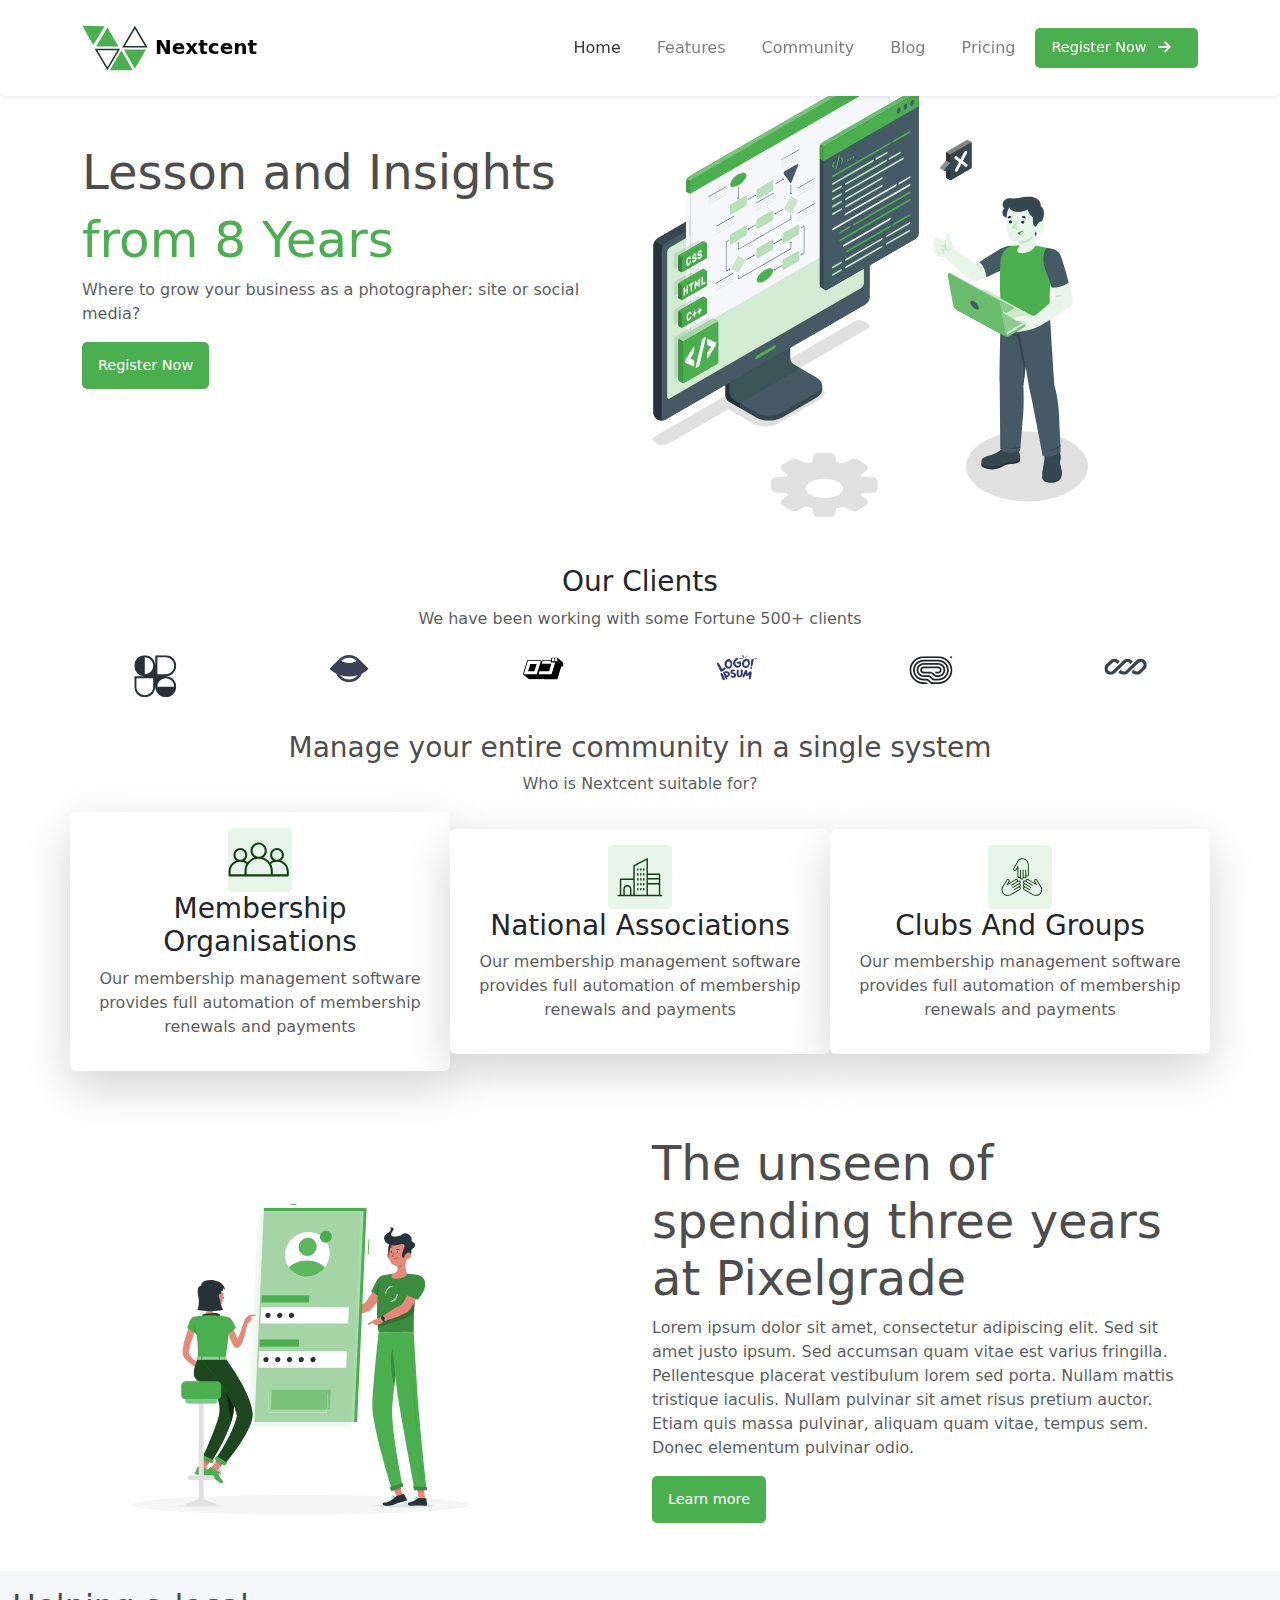
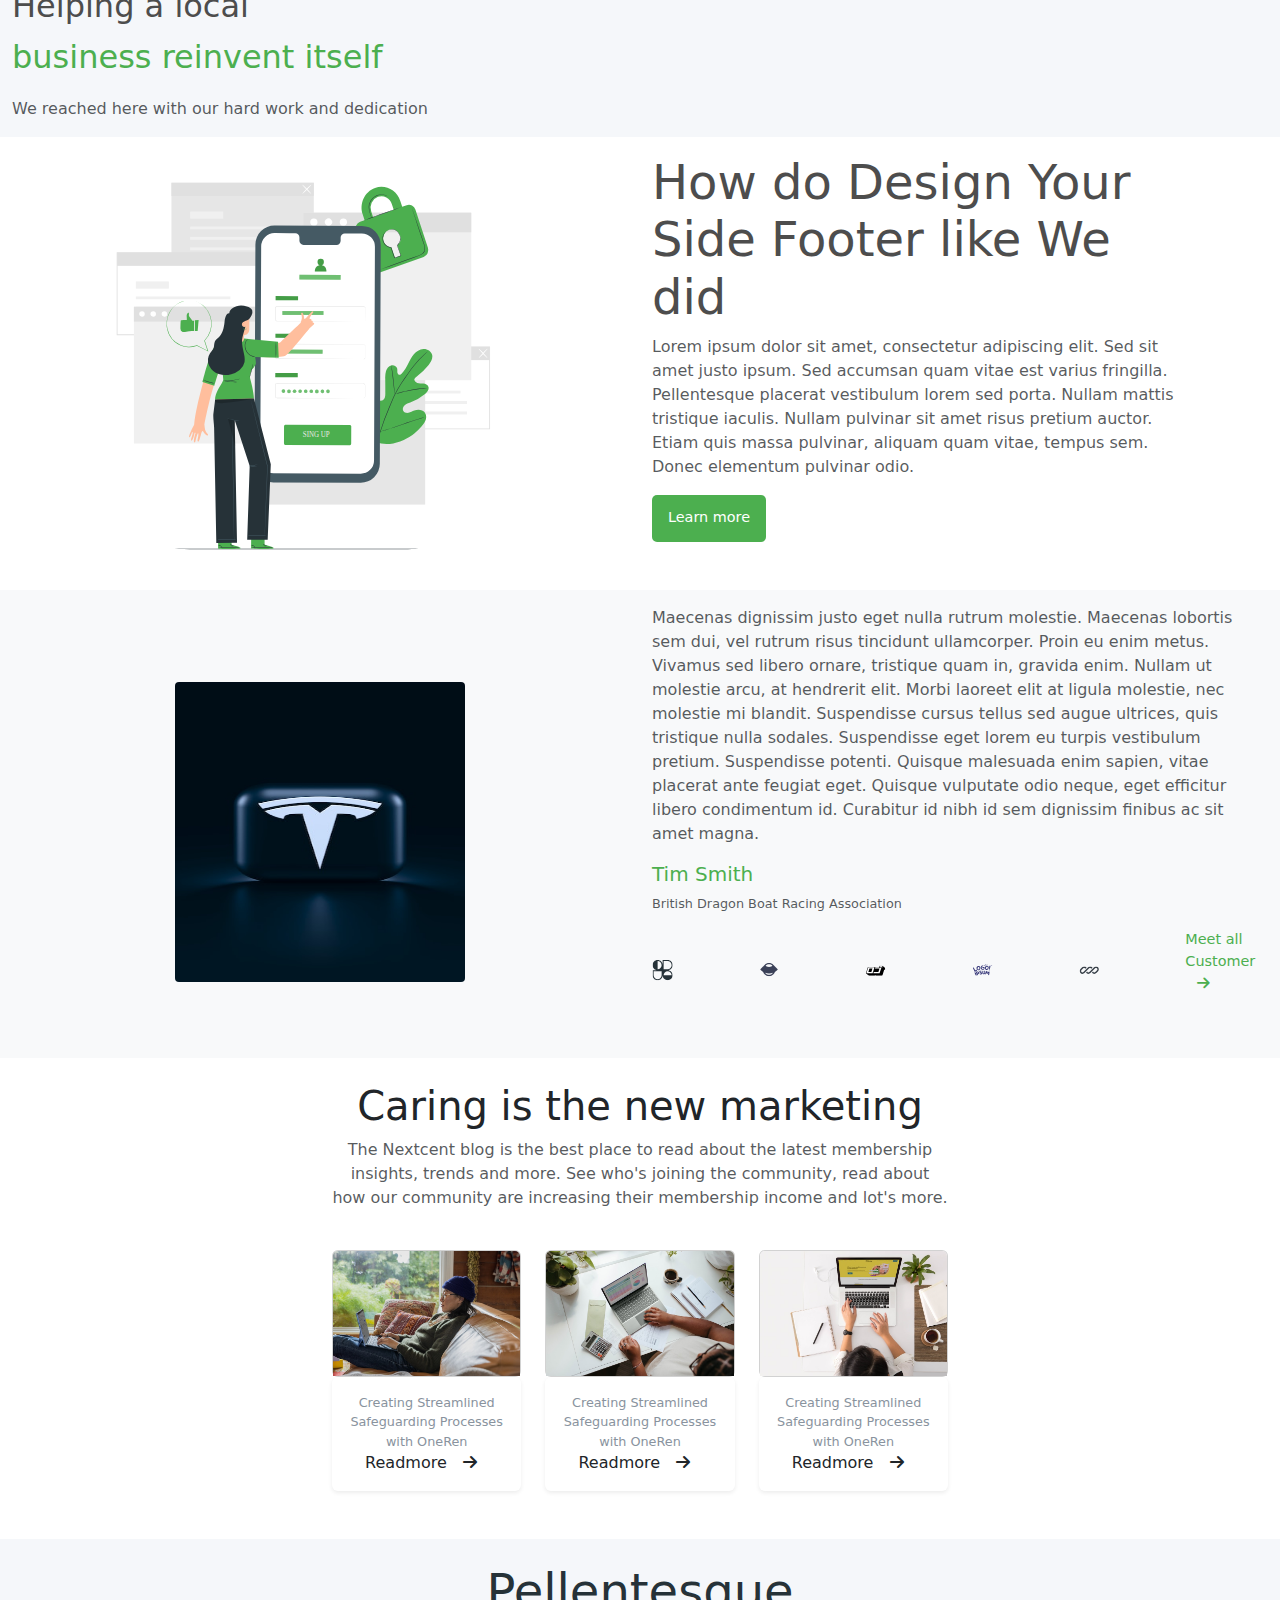
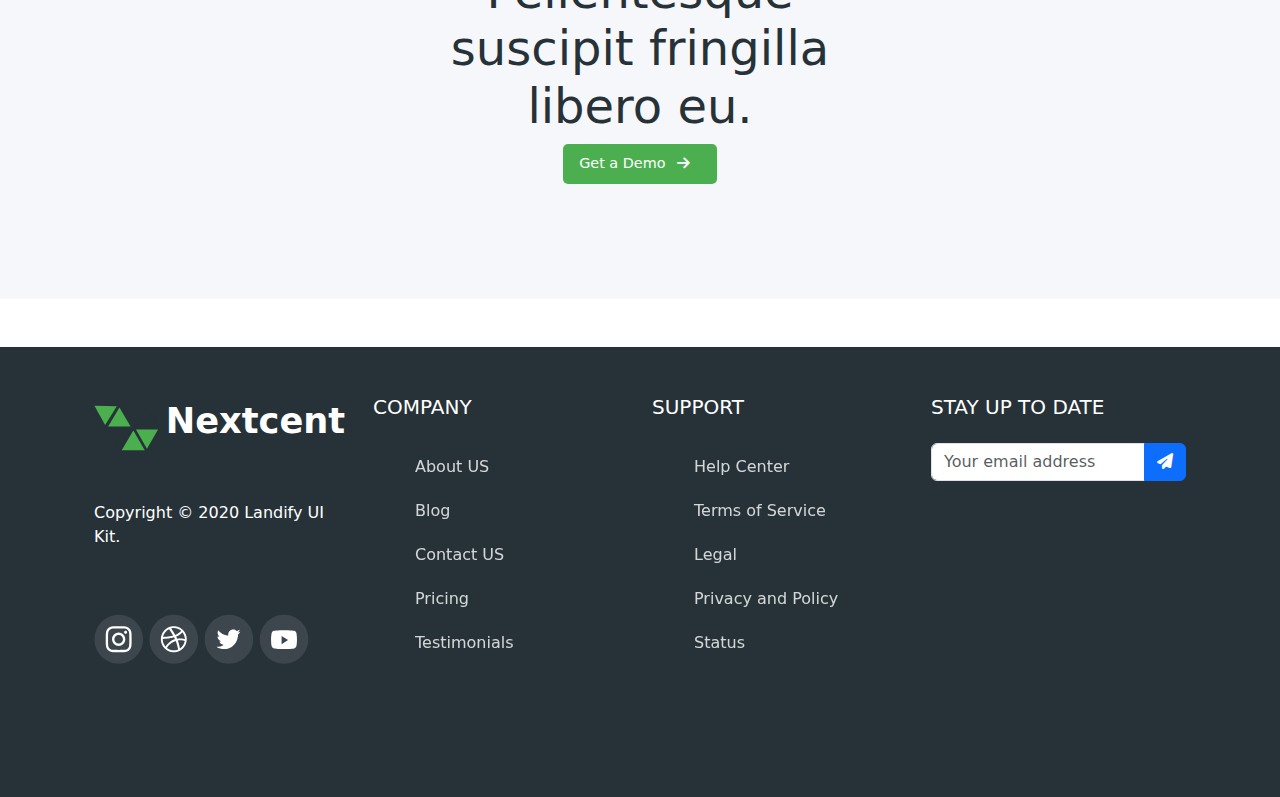
==== index.html @ 7d212da9 "first commit" ====
<!DOCTYPE html>
<html lang="en">
  <head>
    <meta charset="UTF-8" />
    <meta name="viewport" content="width=device-width, initial-scale=1.0" />
    <title>ProJect 1</title>
    <link rel="preconnect" href="https://fonts.googleapis.com" />
    <link rel="preconnect" href="https://fonts.gstatic.com" crossorigin />
    <link
      href="https://fonts.googleapis.com/css2?family=Poppins:wght@300;500&display=swap"
      rel="stylesheet"
    />
    <link rel="stylesheet" href="style.css" />
    <!-- Link font cdn -->
    <link
      rel="stylesheet"
      href="https://cdnjs.cloudflare.com/ajax/libs/font-awesome/6.4.0/css/all.min.css"
    />
    <link href="https://cdn.jsdelivr.net/npm/bootstrap@5.0.2/dist/css/bootstrap.min.css" rel="stylesheet">
  </head>
  <body>
    <!-- navigation bar -->
    
    <nav
      class="navbar fixed-top navbar-expand-lg navbar-light bg-white shadow-sm p-3 mb-5 bg-body rounded"
    >
      <div class="container">
        <a class="navbar-brand" href="#">
          <img src="Logo/Icon.svg" alt="logo" height="50px" />
          <span class="Name-logo">Nextcent</span>
        </a>
        <button
          class="navbar-toggler"
          type="button"
          data-bs-toggle="collapse"
          data-bs-target="#navbarNavDropdown"
          aria-controls="navbarNavDropdown"
          aria-expanded="false"
          aria-label="Toggle navigation"
        >
          <span class="navbar-toggler-icon"></span>
        </button>
        <div class="collapse navbar-collapse" id="navbarNavDropdown">
          <ul class="navbar-nav ms-auto mb-2 mb-lg-0">
            <li class="nav-item">
              <a class="nav-link active" aria-current="page" href="#">Home</a>
            </li>
            <li class="nav-item">
              <a class="nav-link" href="#">Features</a>
            </li>
            <li class="nav-item">
              <a class="nav-link" href="#">Community</a>
            </li>
            <li class="nav-item">
              <a class="nav-link" href="#">Blog</a>
            </li>
            <li class="nav-item">
              <a class="nav-link" href="#">Pricing</a>
            </li>
          </ul>
          <button class="btn_register">
            Register Now<i class="fa-solid fa-arrow-right" id="icons_right"></i>
          </button>
        </div>
      </div>
    </nav>
    <!-- end of navigation -->

    <!-- section hero  -->
    <section class="hero mt-5">
      <div class="container pt-3">
        <div class="row align-items-center justify-content-center">
          <div class="col-md-6 pb-5">
            <h2 class="title-hero">Lesson and Insights</h2>
            <h2 class="title-second">from 8 Years</h2>
            <p class="text-muted">
              Where to grow your business as a photographer: site or social
              media?
            </p>
            <button class="btn_registers">Register Now</button>
          </div>
          <div class="col-md-6">
            <img
              src="Image/Illustration.svg"
              alt="landing image"
              class="img-hero"
            />
          </div>
        </div>
      </div>
    </section>
    <!--  end of section hero  -->

    <!-- section company -->
    <section class="company mt-5">
      <h3 class="text-center">Our Clients</h3>
      <p class="text-muted text-center">
        We have been working with some Fortune 500+ clients
      </p>
      <div class="container text-center mt-4">
        <div class="row g-5">
          <div class="col-md-2">
            <img
              src="Logo/Logo01.svg"
              alt="logo-company"
              class="img-fluid"
              width="30%"
            />
          </div>
          <div class="col-md-2">
            <img
              src="Logo/Logo02.svg"
              alt="logo-company"
              class="img-fluid"
              width="30%"
            />
          </div>
          <div class="col-md-2">
            <img
              src="Logo/Logo03.svg"
              alt="logo-company"
              class="img-fluid"
              width="30%"
            />
          </div>
          <div class="col-md-2">
            <img
              src="Logo/Logo04.svg"
              alt="logo-company"
              class="img-fluid"
              width="30%"
            />
          </div>
          <div class="col-md-2">
            <img
              src="Logo/Logo05.svg"
              alt="logo-company"
              class="img-fluid"
              width="30%"
            />
          </div>
          <div class="col-md-2">
            <img
              src="Logo/Logo06.svg"
              alt="logo-company"
              class="img-fluid"
              width="30%"
            />
          </div>
        </div>
      </div>
    </section>
    <!-- end section company -->

    <!-- Section Pricing-->
    <section class="pricing">
      <h3 class="text-pricing pt-5 text-center">
        Manage your entire community in a single system
      </h3>
      <p class="text-muted text-center pt-3">Who is Nextcent suitable for?</p>
      <div class="container text-center g-5">
        <div class="row g-5 align-items-center justify-content-center bg-white">
          <div class="col-md-4 shadow-lg p-3 mb-5 bg-body rounded">
            <img
              src="Logo/IconMembership.svg"
              alt="icons-pricing"
              class="icon"
            />
            <h3>Membership Organisations</h3>
            <p class="text-muted">
              Our membership management software provides full automation of
              membership renewals and payments
            </p>
          </div>
          <div class="col-md-4 shadow-lg p-3 mb-5 bg-body rounded">
            <img src="Logo/IconNational.svg" alt="icons-pricing" class="icon" />
            <h3>National Associations</h3>
            <p class="text-muted">
              Our membership management software provides full automation of
              membership renewals and payments
            </p>
          </div>
          <div class="col-md-4 shadow-lg p-3 mb-5 bg-body rounded">
            <img
              src="Logo/IconClubgroup.svg"
              alt="icons-pricing"
              class="icon"
            />
            <h3>Clubs And Groups</h3>
            <p class="text-muted">
              Our membership management software provides full automation of
              membership renewals and payments
            </p>
          </div>
        </div>
      </div>
    </section>
    <!-- end of Section Pricing -->

    <!-- section spanding  -->
    <section class="hero">
      <div class="container pt-3">
        <div class="row align-items-center justify-content-center">
          <div class="col-md-6">
            <img
              src="Image/Frame 35.svg"
              alt="landing image"
              class="img-hero"
            />
          </div>
          <div class="col-md-6 pb-5">
            <h2 class="topic">
              The unseen of spending three years at Pixelgrade
            </h2>
            <p class="text-muted">
              Lorem ipsum dolor sit amet, consectetur adipiscing elit. Sed sit
              amet justo ipsum. Sed accumsan quam vitae est varius fringilla.
              Pellentesque placerat vestibulum lorem sed porta. Nullam mattis
              tristique iaculis. Nullam pulvinar sit amet risus pretium auctor.
              Etiam quis massa pulvinar, aliquam quam vitae, tempus sem. Donec
              elementum pulvinar odio.
            </p>
            <button class="btn_registers">Learn more</button>
          </div>
        </div>
      </div>
    </section>
    <!-- end of section spanding  -->

    <!-- section help -->

    <section class="section-help">
      <div class="container-fluid card-help pt-3">
        <div class="row align-items-center justify-content-center">
          <div class="col-md-6">
            <h2 class="text1-help">Helping a local</h2>
            <p class="text2-help">business reinvent itself</p>
            <p class="text-muted">
              We reached here with our hard work and dedication
            </p>
          </div>
          <div class="col-md-6"></div>
        </div>
      </div>
    </section>
    <!-- end of section help -->

    <!--  -->
    <section class="hero">
      <div class="container pt-3">
        <div class="row align-items-center justify-content-center">
          <div class="col-md-6">
            <img
              src="ICon/Mobile login-pana.svg"
              alt="landing image"
              class="img-hero"
            />
          </div>
          <div class="col-md-6 pb-5">
            <h2 class="topic">How do Design Your Side Footer like We did</h2>
            <p class="text-muted">
              Lorem ipsum dolor sit amet, consectetur adipiscing elit. Sed sit
              amet justo ipsum. Sed accumsan quam vitae est varius fringilla.
              Pellentesque placerat vestibulum lorem sed porta. Nullam mattis
              tristique iaculis. Nullam pulvinar sit amet risus pretium auctor.
              Etiam quis massa pulvinar, aliquam quam vitae, tempus sem. Donec
              elementum pulvinar odio.
            </p>
            <button class="btn_registers">Learn more</button>
          </div>
        </div>
      </div>
    </section>
    <!--  -->

    <section class="hero">
      <div class="container-fluid pt-3 bg-light">
        <div class="row align-items-center justify-content-center">
          <div class="col-md-6 text-center">
            <img
              src="Image/LOGO_Tesla.jpg"
              alt="landing image"
              class="Img_tesla"
            />
          </div>
          <div class="col-md-6 pb-5">
            <p class="text-muted" style="font-size: 1rem">
              Maecenas dignissim justo eget nulla rutrum molestie. Maecenas
              lobortis sem dui, vel rutrum risus tincidunt ullamcorper. Proin eu
              enim metus. Vivamus sed libero ornare, tristique quam in, gravida
              enim. Nullam ut molestie arcu, at hendrerit elit. Morbi laoreet
              elit at ligula molestie, nec molestie mi blandit. Suspendisse
              cursus tellus sed augue ultrices, quis tristique nulla sodales.
              Suspendisse eget lorem eu turpis vestibulum pretium. Suspendisse
              potenti. Quisque malesuada enim sapien, vitae placerat ante
              feugiat eget. Quisque vulputate odio neque, eget efficitur libero
              condimentum id. Curabitur id nibh id sem dignissim finibus ac sit
              amet magna.
            </p>
            <h3 class="lead">Tim Smith</h3>
            <p class="text-muted" style="font-size: 0.8rem">
              British Dragon Boat Racing Association
            </p>
            <div class="row g-4 align-items-center justify-content-center">
              <div class="col-md">
                <img
                  src="Logo/Logo01.svg"
                  alt=""
                  class="img-fluid"
                  width="25%"
                />
              </div>
              <div class="col-md">
                <img
                  src="Logo/Logo02.svg"
                  alt=""
                  class="img-fluid"
                  width="25%"
                />
              </div>
              <div class="col-md">
                <img
                  src="Logo/Logo03.svg"
                  alt=""
                  class="img-fluid"
                  width="25%"
                />
              </div>
              <div class="col-md">
                <img
                  src="Logo/Logo04.svg"
                  alt=""
                  class="img-fluid"
                  width="25%"
                />
              </div>
              <div class="col-md">
                <img
                  src="Logo/Logo06.svg"
                  alt=""
                  class="img-fluid"
                  width="25%"
                />
              </div>
              <div class="col-md">
                <p class="meet-all">
                  Meet all Customer
                  <i class="fa-solid fa-arrow-right" id="icons_right"></i>
                </p>
              </div>
            </div>
          </div>
        </div>
      </div>
    </section>

    <!--  -->
    <div class="section-card">
      <div class="container-fluid">
        <div
          class="row align-items-center justify-content-center mt-4 text-center"
        >
          <div class="col-md-6">
            <h1 class="laed">Caring is the new marketing</h1>
            <p class="text-muted">
              The Nextcent blog is the best place to read about the latest
              membership insights, trends and more. See who's joining the
              community, read about how our community are increasing their
              membership income and lot's more.​
            </p>
          </div>
        </div>
        <div class="row mt-4 align-items-center justify-content-center">
          <div class="col-md-2 col-xxl-2 col-lg-2">
            <div class="card card-section">
              <img
                src="Image/Card1.jpg"
                alt="Lear-card"
                class="card-img-top img-rouded"
              />
            </div>
            <div
              class="card-body shadow-sm p-3 mb-5 bg-body rounded text-center"
            >
              <div class="card-text">
                Creating Streamlined Safeguarding Processes with OneRen
              </div>
              <div class="card-title">
                Readmore
                <i class="fa-solid fa-arrow-right" id="icons_right"></i>
              </div>
            </div>
          </div>
          <div class="col-md-2 col-xxl-2 col-lg-2">
            <div class="card">
              <img
                src="Image/Card2.jpg"
                alt="Lear-card"
                class="card-img-top img-rouded"
              />
            </div>
            <div
              class="card-body shadow-sm p-3 mb-5 bg-body rounded text-center"
            >
              <div class="card-text">
                Creating Streamlined Safeguarding Processes with OneRen
              </div>
              <div class="card-title">
                Readmore
                <i class="fa-solid fa-arrow-right" id="icons_right"></i>
              </div>
            </div>
          </div>
          <div class="col-md-2 col-xxl-2 col-lg-2">
            <div class="card">
              <img
                src="Image/Card3.jpg"
                alt="Lear-card"
                class="card-img-top img-rouded"
              />
            </div>
            <div
              class="card-body shadow-sm p-3 mb-5 bg-body rounded text-center"
            >
              <div class="card-text">
                Creating Streamlined Safeguarding Processes with OneRen
              </div>
              <div class="card-title">
                Readmore
                <i class="fa-solid fa-arrow-right" id="icons_right"></i>
              </div>
            </div>
          </div>
        </div>
      </div>
    </div>
    <!--  -->

    <div class="section-end">
      <div class="container-fluid card-end text-center">
        <div class="row justify-content-center align-items-center">
          <div class="col-md-4">
            <h3 class="Content-end mt-4 text-center">
              Pellentesque suscipit fringilla libero eu.
            </h3>
            <button class="btn_register text-center">
              Get a Demo<i class="fa-solid fa-arrow-right" id="icons_right"></i>
            </button>
          </div>
        </div>
      </div>
    </div>

    <!-- footer -->

    <footer class="text-center text-lg-start mt-xl-5 pt-4 footers ">
      <!-- Grid container -->
      <div class="container p-4">
        <!--Grid row-->
        <div class="row justify-content-center ">
          <!--Grid column-->
          <div class="col-lg-3 col-md-6 mb-4 mb-lg-0 ">
            <a class="navbar-brand " href="#">
              <img src="Logo/Icon.svg" alt="logo" height="50px" />
              <span class="Name-logo text-white " style="font-size: 2.2rem;">Nextcent</span>
            </a>
            <p class="pt-5">Copyright © 2020 Landify UI Kit.</p>
            <div class="icons-social pt-5">
              <img src="ICon/IG.svg" alt="" width="50px" />
              <img src="ICon/Social Icons.svg" alt="" width="50px" />
              <img src="ICon/Twitter.svg" alt="" width="50px" />
              <img src="ICon/Youtube.svg" alt="" width="50px" />
            </div>
          </div>
          <!--Grid column-->

          <!--Grid column-->
          <div class="col-lg-3 col-md-6 mb-4 mb-lg-0">
            <h5 class="text-uppercase mb-4">Company</h5>

            <ul >
              <li>
                <a href="#!">About US</a>
              </li>
              <li>
                <a href="#!" >Blog</a>
              </li>
              <li>
                <a href="#!">Contact US</a>
              </li>
              <li>
                <a href="#!" >Pricing</a>
              </li>
              <li>
                <a href="#!" >Testimonials</a>
              </li>
            </ul>
          </div>
          <!--Grid column-->

          <!--Grid column-->
          <div class="col-lg-3 col-md-6 mb-4 mb-lg-0">
            <h5 class="text-uppercase mb-4">Support</h5>

            <ul >
              <li>
                <a href="#!" >Help Center</a>
              </li>
           
            <li>
              <a href="#!" >Terms of Service</a>
            </li>
          
          <li>
            <a href="#!" >Legal</a>
          </li>
       
        <li>
          <a href="#!" >Privacy and Policy</a>
        </li>
        <li>
          <a href="#!" >Status</a>
        </li>
      </ul>
      </ul>
          </div>
        
          <div class="col-lg-3 col-md-6 mb-4 mb-lg-0">
            <h5 class="text-uppercase mb-4">Stay up to date</h5>
            <form action="#">
              <div class="input-group mb-3">
                  <input class="form-control" type="text" placeholder="Your email address" aria-label="Recipient's username" aria-describedby="button-addon2">
                  <button class="btn btn-primary" id="button-addon2" type="button"><i class="fas fa-paper-plane"></i></button>
              </div>
          </form>
          </div>
     
        </div>
       
      </div>
     
    </footer>

    <!-- ends of footer  -->
  </body>
  <!-- script js -->
  <script src="https://cdn.jsdelivr.net/npm/bootstrap@5.0.2/dist/js/bootstrap.bundle.min.js"></script>
  <script src="https://cdn.jsdelivr.net/npm/@popperjs/core@2.9.2/dist/umd/popper.min.js" ></script>
  <script src="https://cdn.jsdelivr.net/npm/bootstrap@5.0.2/dist/js/bootstrap.min.js" ></script>
</html>
---- style.css ----
:root {
  --primary-color: #4caf4f;
  --color-text: rgba(77, 77, 77, 1);
  --neutral-l-grey: #89939e;
  --neutral-black: #263238;
  --text-gray-300: #d9dbe1;
}

* {
  padding: 0;
  margin: 0;
  box-sizing: border-box;
}
body {
  font-family: "Poppins", sans-serif;
}

.Name-logo {
  font-size: 20px;
  font-weight: bold;
}
.nav-link {
  position: relative;
}

.nav-link:hover {
  /*text-decoration: underline;
  border-bottom: 2px solid #ff0000;
      */
}

.nav-link::after {
  opacity: 0;
  transition: all 0.5s ease-in-out;
  transform-origin: left;
}

.nav-link:hover::after {
  content: "";
  height: 2px;
  width: 100%;
  position: absolute;
  background-color: var(--primary-color);
  left: 0;
  bottom: 0;
  opacity: 1;
  transition: 0.5s ease-out;
}
.btn_register {
  background-color: var(--primary-color);
  color: #fff;
  border: none;
  font-size: 0.9rem;
  padding: 0.6rem 1rem;
  border-radius: 5px;
  align-items: center;
}
.btn_registers,
.btn_loadmore {
  background-color: var(--primary-color);
  color: #fff;
  border: none;
  font-size: 0.9rem;
  padding: 0.8rem 1rem;
  border-radius: 5px;
  align-items: center;
}
.btn_registers:hover {
  opacity: 0.9;
}
.btn_register:hover {
  opacity: 0.9;
}
#icons_right {
  padding: 0px 0.7rem;
}
.img-hero {
  width: 80%;
}
.title-hero {
  color: rgba(77, 77, 77, 1);
  font-size: 3rem;
}
.title-second {
  color: var(--primary-color);
  font-size: 50px;
}
.text-pricing {
  color: var(--color-text);
  line-height: 1px;
}
.icon {
  background-color: #e8f5e9;
  width: 4rem;
  height: 4rem;
  border-radius: 4px;
  display: inline-flex;
  text-align: center;
}
.topic {
  font-size: 3rem;
  color: rgba(77, 77, 77, 1);
}
.card-help {
  background-color: #f5f7fa;
  width: 100%;
}
.text1-help {
  color: rgba(77, 77, 77, 1);
}
.text2-help {
  color: #4caf4f;
  font-size: 2rem;
}
.Img_tesla {
  width: 290px;
  height: 300px;
  flex-shrink: 0;
  border-radius: 4px;
  transition: 0.5s all ease;
  cursor: pointer;
}
.Img_tesla:hover {
  transform: scale(0.9);
}
.lead {
  text-align: left;
  font-size: 0.8rem;
  font-weight: 600;
  color: var(--primary-color);
}
.meet-all {
  font-size: 0.9rem;
  color: var(--primary-color);
  cursor: pointer;
  transition: all 0.5s ease;
}
.meet-all:hover {
  transform: scale(0.9);
}
.card-text {
  color: var(--neutral-l-grey);
  font-size: 0.8rem;
}
.card-title {
  color: var(--primary-color);
}
.card-img-top {
  cursor: pointer;
  transition: all 0.5s ease;
}
.card-img-top:hover {
  transform: scale(0.9);
  border: 2px #4caf4f solid;
}
.card-end {
  background: var(--neutral-silver, #f5f7fa);
  height: 40vh;
}
.Content-end {
  font-size: 3rem;
  color: rgba(38, 50, 56, 1);
}
.footers {
  background-color: var(--neutral-black);
  height: 50vh;
  width: 100%;
  color: #fff;
}
ul {
  list-style: none;
  padding: 2px;
}
li {
  padding: 10px;
}
li a {
  text-decoration: none;
  opacity: 0.8;
  padding: 10px 0px;
  color: #fff;
  transition: all 0.4s ease;
}
li a:hover {
  color: var(--primary-color);
}
.input-group .type {
  background-color: var(--neutral-l-grey);
  color: #fff;
}
.icons-social img {
  border-radius: 100%;
  cursor: pointer;
  transition: all 0.4s ease;
}
.icons-social img:first-child:hover {
  background: linear-gradient(
    to right,
    rgb(138, 35, 135),
    rgb(233, 64, 87),
    rgb(242, 113, 33)
  );
}
.icons-social img:nth-child(2):hover {
  background-color: #ffb442;
}
.icons-social img:nth-child(3):hover {
  background-color: #40a5fe;
}
.icons-social img:nth-child(4):hover {
  background-color: #ff3251;
}
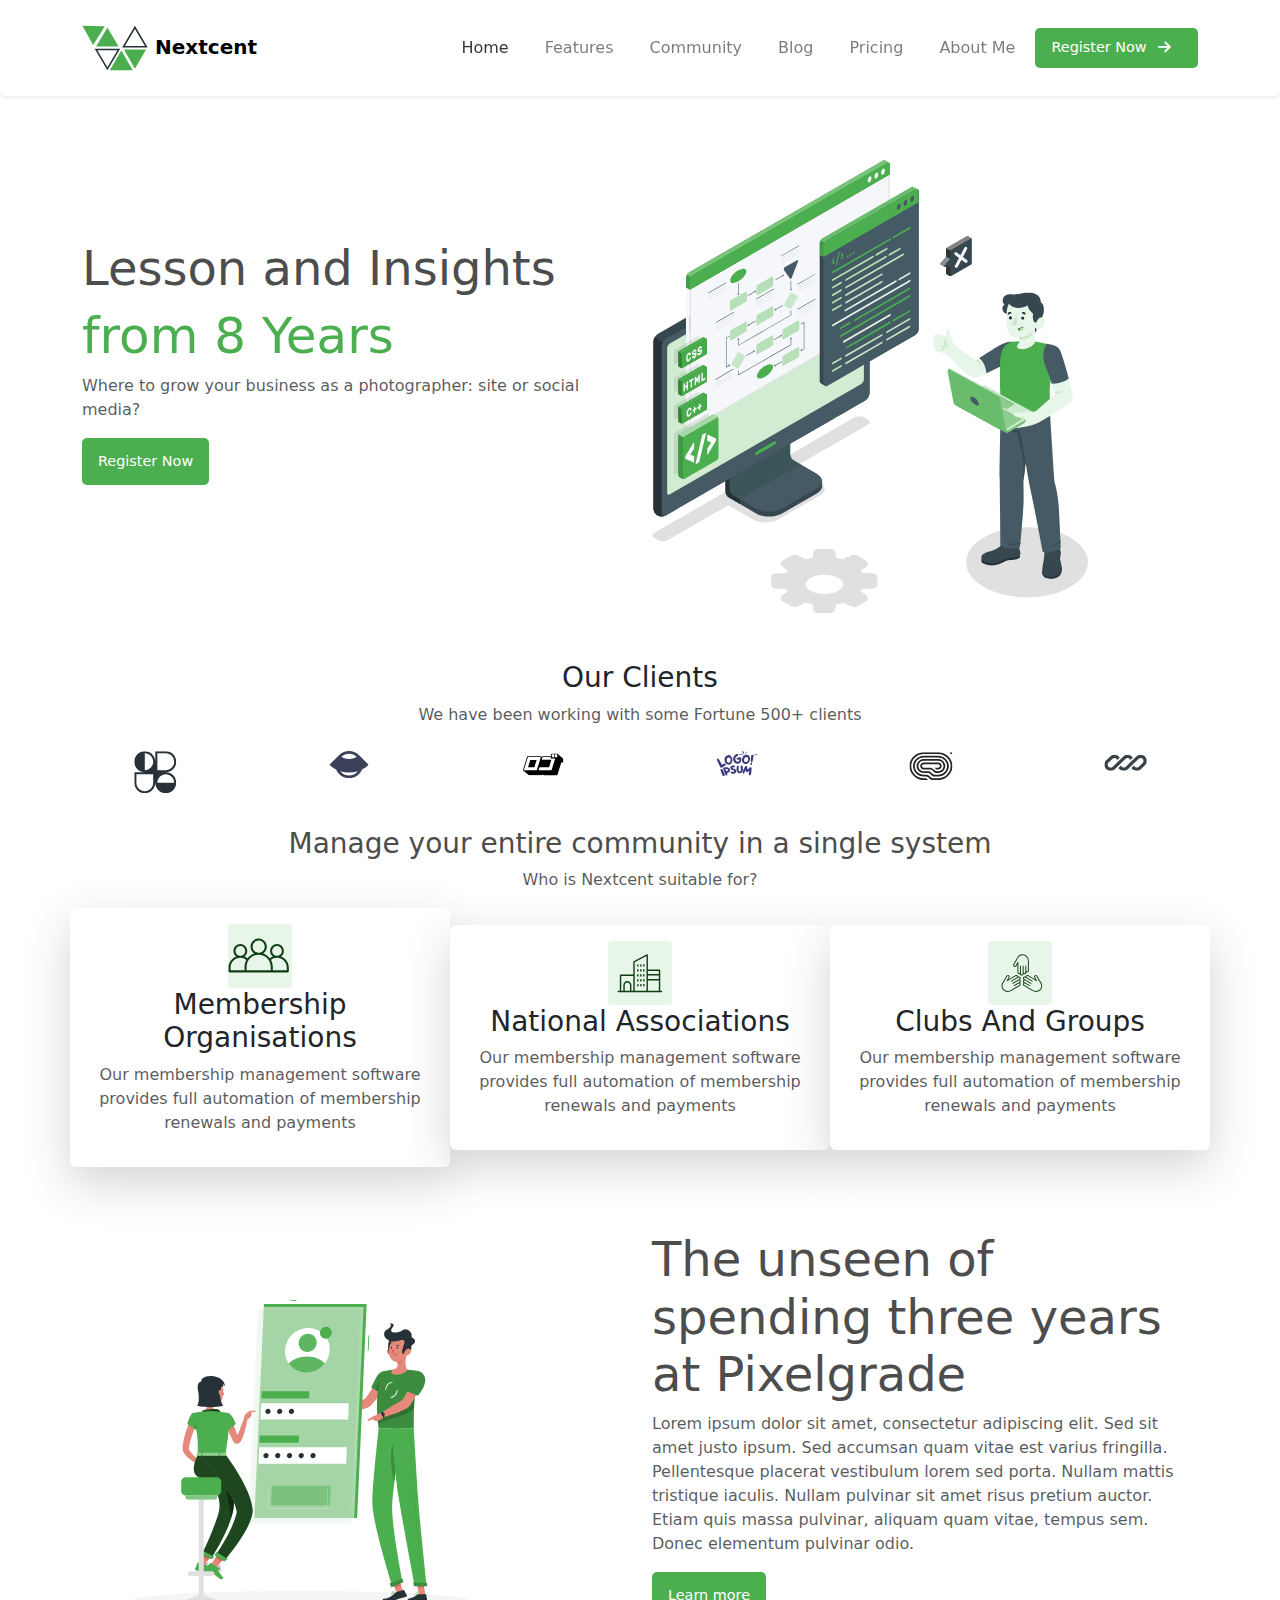
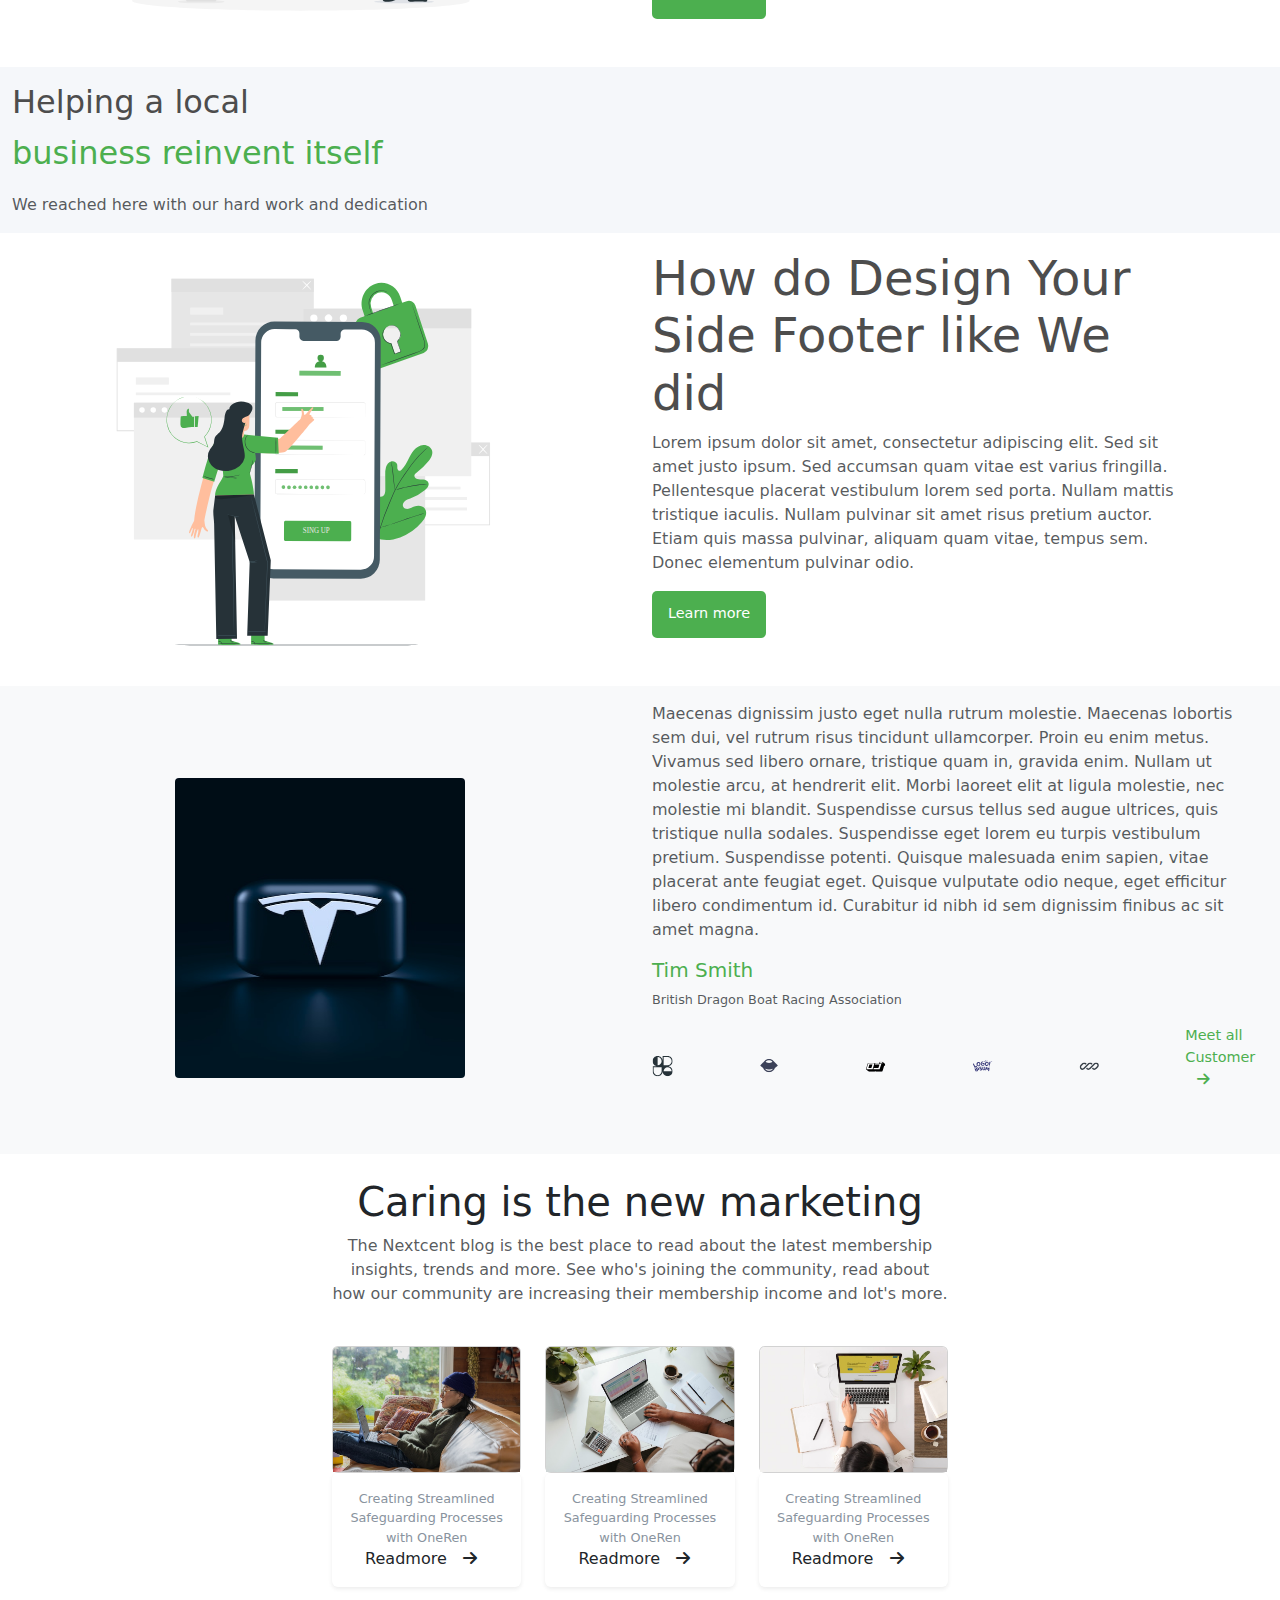
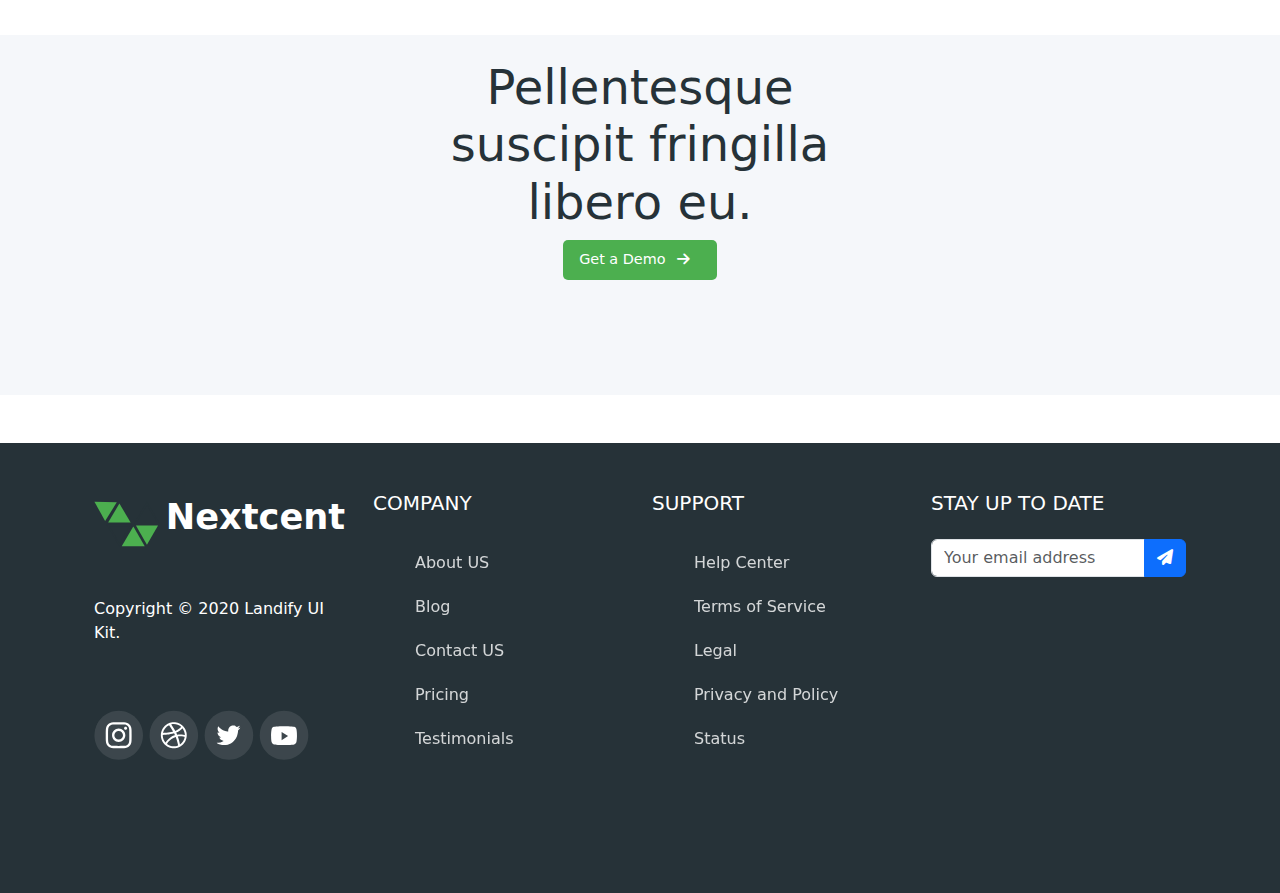
==== commit 689d2af4: "second commit" ====
--- a/index.html
+++ b/index.html
@@ -22,7 +22,7 @@
     <!-- navigation bar -->
     
     <nav
-      class="navbar fixed-top navbar-expand-lg navbar-light bg-white shadow-sm p-3 mb-5 bg-body rounded"
+      class="navbar  navbar-expand-lg navbar-light bg-white shadow-sm p-3 mb-5 bg-body rounded"
     >
       <div class="container">
         <a class="navbar-brand" href="#">
@@ -57,6 +57,9 @@
             <li class="nav-item">
               <a class="nav-link" href="#">Pricing</a>
             </li>
+            <li class="nav-item">
+              <a class="nav-link" href="#">About Me</a>
+            </li>
           </ul>
           <button class="btn_register">
             Register Now<i class="fa-solid fa-arrow-right" id="icons_right"></i>
